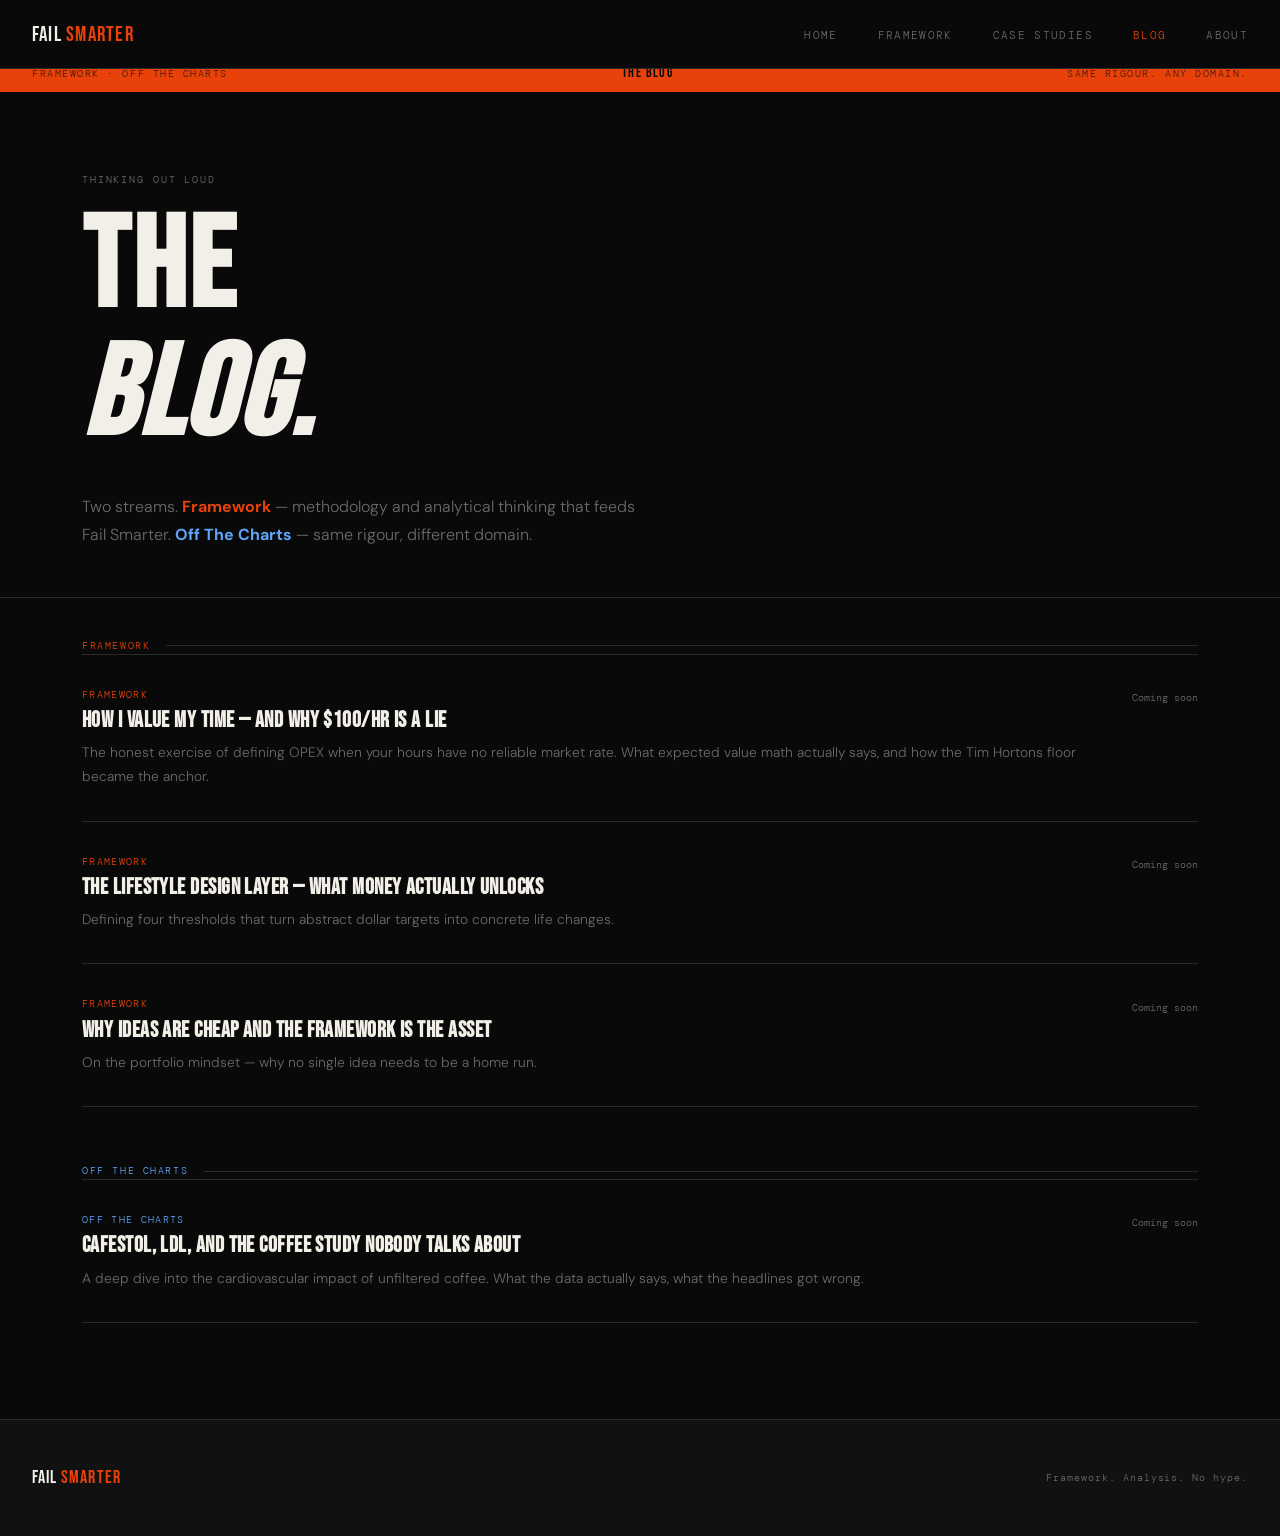
==== blog.html @ 99d84ce2 "Fix structure - files at root" ====
<!DOCTYPE html>
<html lang="en">
<head>
  <meta charset="UTF-8" /><meta name="viewport" content="width=device-width, initial-scale=1.0" />
  <title>Blog — Fail Smarter</title>
  <link rel="stylesheet" href="css/style.css" />
  <style>
    .stream-label { font-family:var(--font-mono); font-size:0.62rem; letter-spacing:0.16em; text-transform:uppercase; display:flex; align-items:center; gap:1rem; padding:2.5rem 0 0; }
    .stream-label::after { content:''; flex:1; height:1px; background:var(--border); }
    .stream-label.fw { color:var(--signal); }
    .stream-label.oc { color:#60a5fa; }
  </style>
</head>
<body>
<nav>
  <div class="nav-logo">Fail <em>Smarter</em></div>
  <ul class="nav-links">
    <li><a href="index.html">Home</a></li><li><a href="framework.html">Framework</a></li>
    <li><a href="cases.html">Case Studies</a></li>
    <li><a href="blog.html" class="active">Blog</a></li><li><a href="about.html">About</a></li>
  </ul>
</nav>
<div class="issue-bar">
  <span>Framework · Off The Charts</span><span class="issue-title">The Blog</span><span>Same rigour. Any domain.</span>
</div>
<section style="padding:5rem 0 3rem; border-bottom:1px solid var(--border);">
  <div class="container">
    <div class="label" style="margin-bottom:1rem;">Thinking out loud</div>
    <h1>The<br><em>Blog.</em></h1>
    <p style="max-width:52ch; margin-top:2rem; color:var(--muted);">Two streams. <strong style="color:var(--signal)">Framework</strong> — methodology and analytical thinking that feeds Fail Smarter. <strong style="color:#60a5fa">Off The Charts</strong> — same rigour, different domain.</p>
  </div>
</section>
<div class="container" style="padding-bottom:6rem;">
  <div class="stream-label fw">Framework</div>
  <div class="blog-list" style="margin-bottom:0;">
    <div class="blog-card">
      <div><div class="blog-tag tag-fw">Framework</div><h3>How I Value My Time — And Why $100/hr Is A Lie</h3><p>The honest exercise of defining OPEX when your hours have no reliable market rate. What expected value math actually says, and how the Tim Hortons floor became the anchor.</p></div>
      <div class="blog-date">Coming soon</div>
    </div>
    <div class="blog-card">
      <div><div class="blog-tag tag-fw">Framework</div><h3>The Lifestyle Design Layer — What Money Actually Unlocks</h3><p>Defining four thresholds that turn abstract dollar targets into concrete life changes.</p></div>
      <div class="blog-date">Coming soon</div>
    </div>
    <div class="blog-card">
      <div><div class="blog-tag tag-fw">Framework</div><h3>Why Ideas Are Cheap and the Framework Is the Asset</h3><p>On the portfolio mindset — why no single idea needs to be a home run.</p></div>
      <div class="blog-date">Coming soon</div>
    </div>
  </div>
  <div class="stream-label oc" style="margin-top:1rem;">Off The Charts</div>
  <div class="blog-list" style="margin-bottom:0;">
    <div class="blog-card">
      <div><div class="blog-tag tag-oc">Off The Charts</div><h3>Cafestol, LDL, and the Coffee Study Nobody Talks About</h3><p>A deep dive into the cardiovascular impact of unfiltered coffee. What the data actually says, what the headlines got wrong.</p></div>
      <div class="blog-date">Coming soon</div>
    </div>
  </div>
</div>
<footer><div class="footer-logo">Fail <em>Smarter</em></div><p>Framework. Analysis. No hype.</p></footer>
</body>
</html>
---- css/style.css ----
@import url('https://fonts.googleapis.com/css2?family=Bebas+Neue&family=DM+Sans:ital,opsz,wght@0,9..40,300;0,9..40,400;0,9..40,500;1,9..40,300&family=DM+Mono:ital,wght@0,300;0,400;0,500&display=swap');

/* ── Tokens ── */
:root {
  --black:   #090909;
  --surface: #111111;
  --mid:     #1c1c1c;
  --border:  #2a2a2a;
  --white:   #f2efe8;
  --muted:   #6b6b6b;
  --dim:     #3a3a3a;
  --signal:  #e8420a;   /* warm signal orange — one hot colour */
  --signal-dim: #7a2206;

  --font-display: 'Bebas Neue', sans-serif;
  --font-body:    'DM Sans', sans-serif;
  --font-mono:    'DM Mono', monospace;

  --max-w: 1180px;
}

*, *::before, *::after { box-sizing: border-box; margin: 0; padding: 0; }
html { font-size: 16px; scroll-behavior: smooth; }

body {
  background: var(--black);
  color: var(--white);
  font-family: var(--font-body);
  font-weight: 300;
  line-height: 1.6;
  -webkit-font-smoothing: antialiased;
}

img { display: block; max-width: 100%; }
a { color: inherit; text-decoration: none; }

/* ── Type ── */
h1, h2, h3 {
  font-family: var(--font-display);
  letter-spacing: 0.02em;
  line-height: 1;
}
h1 { font-size: clamp(3.5rem, 10vw, 9rem); }
h2 { font-size: clamp(2rem, 5vw, 4.5rem); }
h3 { font-size: clamp(1.3rem, 2.5vw, 2rem); }

p { font-size: 1rem; line-height: 1.75; color: #b8b4ac; }
p + p { margin-top: 1rem; }

.mono    { font-family: var(--font-mono); font-size: 0.75rem; letter-spacing: 0.08em; }
.signal  { color: var(--signal); }
.muted   { color: var(--muted); }
.label   { font-family: var(--font-mono); font-size: 0.65rem; letter-spacing: 0.18em; text-transform: uppercase; color: var(--muted); }

/* ── Layout ── */
.container { max-width: var(--max-w); margin: 0 auto; padding: 0 2rem; }

/* ── Nav ── */
nav {
  position: fixed; top: 0; left: 0; right: 0; z-index: 100;
  background: var(--black);
  border-bottom: 1px solid var(--border);
  padding: 1.1rem 2rem;
  display: flex; align-items: center; justify-content: space-between;
}

.nav-logo {
  font-family: var(--font-display);
  font-size: 1.3rem;
  letter-spacing: 0.06em;
  color: var(--white);
}
.nav-logo em { color: var(--signal); font-style: normal; }

.nav-links { display: flex; gap: 2.5rem; list-style: none; }
.nav-links a {
  font-family: var(--font-mono);
  font-size: 0.7rem;
  letter-spacing: 0.12em;
  text-transform: uppercase;
  color: var(--muted);
  transition: color 0.2s;
}
.nav-links a:hover { color: var(--white); }
.nav-links a.active { color: var(--signal); }

/* ── Issue bar ── */
.issue-bar {
  margin-top: 56px;
  background: var(--signal);
  padding: 0.45rem 2rem;
  display: flex; justify-content: space-between; align-items: center;
}
.issue-bar span {
  font-family: var(--font-mono);
  font-size: 0.6rem;
  letter-spacing: 0.16em;
  text-transform: uppercase;
  color: var(--black);
  opacity: 0.7;
}
.issue-bar .issue-title {
  font-family: var(--font-display);
  font-size: 0.85rem;
  letter-spacing: 0.1em;
  color: var(--black);
  opacity: 1;
}

/* ── Hero ── */
.hero {
  padding: 5rem 0 0;
  border-bottom: 1px solid var(--border);
  overflow: hidden;
  position: relative;
}

.hero::after {
  content: '';
  position: absolute;
  top: 0; right: 0;
  width: 35%;
  height: 100%;
  background: repeating-linear-gradient(
    90deg, transparent, transparent 39px,
    var(--border) 39px, var(--border) 40px
  );
  opacity: 0.25;
  pointer-events: none;
}

.hero-inner {
  display: grid;
  grid-template-columns: 1fr 300px;
  align-items: end;
  min-height: 440px;
}

.hero-left {
  padding-right: 3rem;
  padding-bottom: 3.5rem;
  border-right: 1px solid var(--border);
}

.hero-kicker {
  font-family: var(--font-mono);
  font-size: 0.65rem;
  letter-spacing: 0.2em;
  text-transform: uppercase;
  color: var(--signal);
  margin-bottom: 1.5rem;
  display: flex; align-items: center; gap: 0.75rem;
}
.hero-kicker::before { content:''; display:block; width:1.5rem; height:1px; background:var(--signal); }

.hero h1 { color: var(--white); margin-bottom: 2rem; }
.hero h1 em { color: var(--signal); font-style: normal; }
.hero-deck { font-size: 1.05rem; color: var(--muted); max-width: 52ch; line-height: 1.75; }

.hero-right {
  background: var(--surface);
  border-left: 1px solid var(--border);
  padding: 2.5rem;
  display: flex; flex-direction: column; justify-content: flex-end;
  min-height: 100%;
}

.hero-metric-label { font-family: var(--font-mono); font-size: 0.58rem; letter-spacing: 0.14em; text-transform: uppercase; color: var(--muted); margin-bottom: 0.3rem; }
.hero-metric { font-family: var(--font-display); font-size: 4rem; line-height: 1; color: var(--signal); }
.hero-metric-note { font-family: var(--font-mono); font-size: 0.6rem; color: var(--dim); letter-spacing: 0.05em; margin-top: 0.3rem; margin-bottom: 2.5rem; }

.hero-stats { display: flex; flex-direction: column; gap: 1.5rem; padding-top: 2rem; border-top: 1px solid var(--border); }
.hero-stat .num { font-family: var(--font-display); font-size: 2rem; color: var(--white); line-height: 1; }
.hero-stat .lbl { font-family: var(--font-mono); font-size: 0.55rem; letter-spacing: 0.12em; text-transform: uppercase; color: var(--muted); margin-top: 0.2rem; }

/* ── Section rule ── */
.section-rule {
  display: grid;
  grid-template-columns: auto 1fr auto;
  align-items: center;
  gap: 1rem;
  padding: 3.5rem 0 2.5rem;
}
.section-rule h2 { color: var(--white); font-size: clamp(1.5rem, 3vw, 2.5rem); }
.section-rule .rule-line { height: 1px; background: var(--border); }
.section-rule a { font-family: var(--font-mono); font-size: 0.65rem; letter-spacing: 0.12em; text-transform: uppercase; color: var(--signal); white-space: nowrap; }
.section-rule a:hover { text-decoration: underline; }

/* ── Verdict badges ── */
.verdict { display: inline-block; font-family: var(--font-mono); font-size: 0.6rem; font-weight: 500; letter-spacing: 0.14em; text-transform: uppercase; padding: 0.25rem 0.6rem; border: 1px solid; }
.verdict-build  { color: #4ade80; border-color: #4ade80; }
.verdict-test   { color: #facc15; border-color: #facc15; }
.verdict-park   { color: #94a3b8; border-color: #94a3b8; }
.verdict-kill   { color: var(--signal); border-color: var(--signal); }
.verdict-enrich { color: #60a5fa; border-color: #60a5fa; }

/* ── Case study grid (v2 structure, v1 dark aesthetic) ── */
.case-grid {
  display: grid;
  grid-template-columns: repeat(3, 1fr);
  background: var(--border);
  border: 1px solid var(--border);
  gap: 1px;
  margin-bottom: 5rem;
}

.case-card {
  background: var(--black);
  padding: 2rem;
  display: flex; flex-direction: column; gap: 0.85rem;
  cursor: pointer; transition: background 0.15s;
}
.case-card:hover { background: var(--surface); }
.case-card-top { display: flex; justify-content: space-between; align-items: flex-start; }
.case-num { font-family: var(--font-mono); font-size: 0.58rem; letter-spacing: 0.12em; color: var(--muted); }
.case-card h3 { font-size: 1.4rem; color: var(--white); line-height: 1.15; }
.case-card p { font-size: 0.85rem; color: var(--muted); line-height: 1.6; flex: 1; }
.case-card-footer { display: flex; justify-content: space-between; align-items: center; padding-top: 1rem; border-top: 1px solid var(--border); margin-top: auto; }
.ratio-label { font-family: var(--font-mono); font-size: 0.58rem; color: var(--muted); }
.ratio-val { font-family: var(--font-mono); font-size: 0.95rem; font-weight: 500; color: var(--white); }

/* ── Formula block ── */
.formula-block {
  background: var(--surface);
  border: 1px solid var(--border);
  border-left: 3px solid var(--signal);
  padding: 2.25rem 2.75rem;
  margin: 2rem 0;
  display: flex; justify-content: space-between; align-items: center; gap: 2rem; flex-wrap: wrap;
}
.formula-expr { font-family: var(--font-mono); font-size: clamp(1rem, 2.2vw, 1.35rem); color: var(--white); letter-spacing: 0.04em; }
.formula-expr .floor { color: var(--signal); font-weight: 500; }
.formula-note { font-family: var(--font-mono); font-size: 0.65rem; color: var(--muted); line-height: 1.8; text-align: right; }

/* ── Framework layers ── */
.fw-layers {
  display: grid;
  grid-template-columns: repeat(5, 1fr);
  background: var(--border);
  border: 1px solid var(--border);
  gap: 1px;
  margin: 2.5rem 0 1.5rem;
}
.fw-layer { background: var(--black); padding: 1.75rem 1.5rem; transition: background 0.15s; }
.fw-layer:hover { background: var(--surface); }
.fw-layer-num { font-family: var(--font-mono); font-size: 0.6rem; color: var(--signal); letter-spacing: 0.12em; margin-bottom: 0.7rem; }
.fw-layer h4 { font-family: var(--font-display); font-size: 1rem; font-weight: 400; letter-spacing: 0.04em; color: var(--white); margin-bottom: 0.55rem; }
.fw-layer p { font-size: 0.78rem; color: var(--muted); line-height: 1.55; }

/* ── Blog ── */
.blog-list { border-top: 1px solid var(--border); margin-bottom: 5rem; }
.blog-card {
  display: grid; grid-template-columns: 1fr auto; gap: 3rem; align-items: start;
  padding: 2rem 0; border-bottom: 1px solid var(--border);
  cursor: pointer; transition: all 0.15s;
}
.blog-card:hover { background: var(--surface); padding-left: 0.75rem; padding-right: 0.75rem; margin: 0 -0.75rem; }
.blog-tag { font-family: var(--font-mono); font-size: 0.6rem; letter-spacing: 0.14em; text-transform: uppercase; margin-bottom: 0.5rem; }
.tag-fw { color: var(--signal); }
.tag-oc { color: #60a5fa; }
.blog-card h3 { font-size: 1.4rem; color: var(--white); margin-bottom: 0.5rem; }
.blog-card p { font-size: 0.86rem; color: var(--muted); }
.blog-date { font-family: var(--font-mono); font-size: 0.6rem; color: var(--muted); white-space: nowrap; padding-top: 0.2rem; }

/* ── About strip ── */
.about-strip {
  display: grid; grid-template-columns: 1fr 1fr; gap: 5rem;
  padding: 5rem 0; border-top: 1px solid var(--border); border-bottom: 1px solid var(--border);
  align-items: start;
}
.about-strip h2 { color: var(--white); margin-bottom: 1.5rem; }
.about-strip p { margin-bottom: 1.25rem; }
.about-strip a.read-more { font-family: var(--font-mono); font-size: 0.65rem; letter-spacing: 0.12em; text-transform: uppercase; color: var(--signal); border-bottom: 1px solid var(--signal); padding-bottom: 0.1rem; }

.credentials { display: flex; flex-direction: column; }
.credential { display: grid; grid-template-columns: 5rem 1fr; gap: 1.5rem; padding: 1.25rem 0; border-bottom: 1px solid var(--border); }
.credential:first-child { border-top: 1px solid var(--border); }
.cred-year { font-family: var(--font-mono); font-size: 0.6rem; color: var(--signal); letter-spacing: 0.06em; padding-top: 0.2rem; }
.cred-text { font-size: 0.84rem; color: var(--muted); line-height: 1.55; }
.cred-text strong { color: var(--white); font-weight: 400; }

/* ── Footer ── */
footer { background: var(--surface); border-top: 1px solid var(--border); padding: 2.75rem 2rem; display: flex; justify-content: space-between; align-items: center; }
.footer-logo { font-family: var(--font-display); font-size: 1.1rem; letter-spacing: 0.06em; color: var(--white); }
.footer-logo em { color: var(--signal); font-style: normal; }
footer p { font-family: var(--font-mono); font-size: 0.6rem; letter-spacing: 0.1em; color: var(--muted); }

/* ── Animations ── */
@keyframes fadeUp { from { opacity:0; transform:translateY(20px); } to { opacity:1; transform:translateY(0); } }
.fade-up { opacity:0; animation: fadeUp 0.55s ease forwards; }
.fade-up:nth-child(1) { animation-delay:0.05s; }
.fade-up:nth-child(2) { animation-delay:0.15s; }
.fade-up:nth-child(3) { animation-delay:0.25s; }
.fade-up:nth-child(4) { animation-delay:0.35s; }

/* ── Responsive ── */
@media (max-width: 960px) {
  .hero-inner { grid-template-columns: 1fr; }
  .hero-right { min-height: auto; }
  .case-grid { grid-template-columns: 1fr 1fr; }
  .fw-layers { grid-template-columns: 1fr 1fr; }
  .about-strip { grid-template-columns: 1fr; gap: 3rem; }
}
@media (max-width: 640px) {
  .case-grid { grid-template-columns: 1fr; }
  .fw-layers { grid-template-columns: 1fr; }
  .blog-card { grid-template-columns: 1fr; }
  .nav-links { display: none; }
  .section-rule { grid-template-columns: 1fr auto; }
  .section-rule .rule-line { display: none; }
  .formula-block { flex-direction: column; align-items: flex-start; }
  .formula-note { text-align: left; }
}
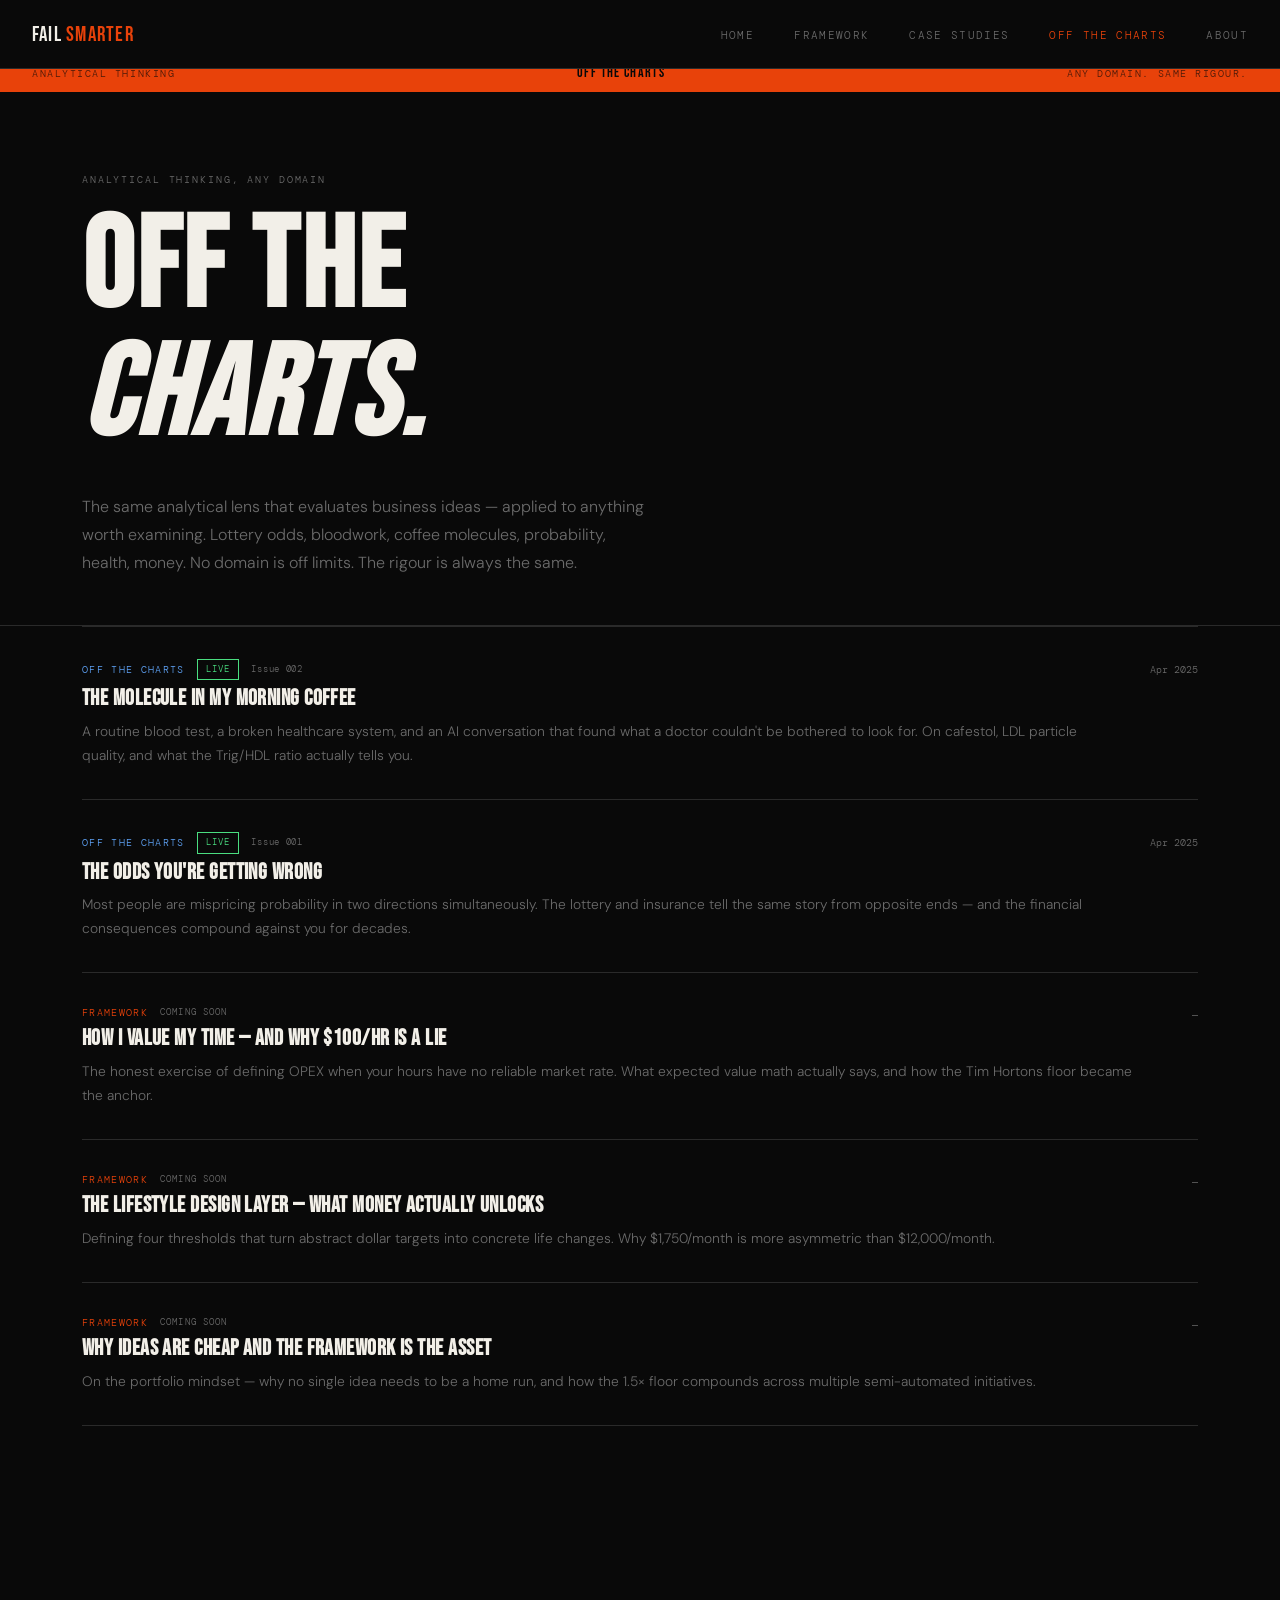
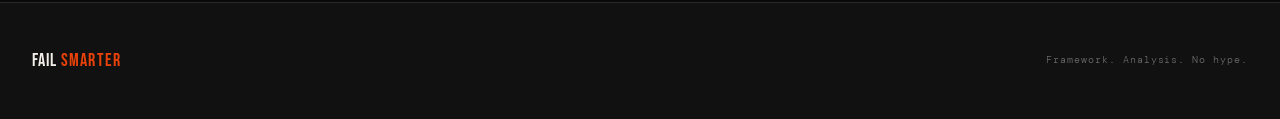
==== commit 7f2c6fa6: "Rename Blog to Off The Charts, add live post links" ====
--- a/blog.html
+++ b/blog.html
@@ -2,58 +2,124 @@
 <html lang="en">
 <head>
   <meta charset="UTF-8" /><meta name="viewport" content="width=device-width, initial-scale=1.0" />
-  <title>Blog — Fail Smarter</title>
+  <title>Off The Charts — Fail Smarter</title>
+  <meta name="description" content="Analytical thinking applied anywhere. Lottery odds, bloodwork, business ideas — same rigour, any domain." />
   <link rel="stylesheet" href="css/style.css" />
   <style>
-    .stream-label { font-family:var(--font-mono); font-size:0.62rem; letter-spacing:0.16em; text-transform:uppercase; display:flex; align-items:center; gap:1rem; padding:2.5rem 0 0; }
-    .stream-label::after { content:''; flex:1; height:1px; background:var(--border); }
-    .stream-label.fw { color:var(--signal); }
-    .stream-label.oc { color:#60a5fa; }
+    .blog-card-live { cursor: pointer; }
+    .blog-card-live h3 { transition: color 0.15s; }
+    .blog-card-live:hover h3 { color: var(--signal); }
+    .live-tag {
+      font-family: var(--font-mono);
+      font-size: 0.58rem;
+      letter-spacing: 0.12em;
+      text-transform: uppercase;
+      color: #4ade80;
+      border: 1px solid #4ade80;
+      padding: 0.15rem 0.5rem;
+    }
+    .coming-tag {
+      font-family: var(--font-mono);
+      font-size: 0.58rem;
+      letter-spacing: 0.12em;
+      text-transform: uppercase;
+      color: var(--muted);
+    }
   </style>
 </head>
 <body>
 <nav>
   <div class="nav-logo">Fail <em>Smarter</em></div>
   <ul class="nav-links">
-    <li><a href="index.html">Home</a></li><li><a href="framework.html">Framework</a></li>
+    <li><a href="index.html">Home</a></li>
+    <li><a href="framework.html">Framework</a></li>
     <li><a href="cases.html">Case Studies</a></li>
-    <li><a href="blog.html" class="active">Blog</a></li><li><a href="about.html">About</a></li>
+    <li><a href="blog.html" class="active">Off The Charts</a></li>
+    <li><a href="about.html">About</a></li>
   </ul>
 </nav>
 <div class="issue-bar">
-  <span>Framework · Off The Charts</span><span class="issue-title">The Blog</span><span>Same rigour. Any domain.</span>
+  <span>Analytical thinking</span>
+  <span class="issue-title">Off The Charts</span>
+  <span>Any domain. Same rigour.</span>
 </div>
+
 <section style="padding:5rem 0 3rem; border-bottom:1px solid var(--border);">
   <div class="container">
-    <div class="label" style="margin-bottom:1rem;">Thinking out loud</div>
-    <h1>The<br><em>Blog.</em></h1>
-    <p style="max-width:52ch; margin-top:2rem; color:var(--muted);">Two streams. <strong style="color:var(--signal)">Framework</strong> — methodology and analytical thinking that feeds Fail Smarter. <strong style="color:#60a5fa">Off The Charts</strong> — same rigour, different domain.</p>
+    <div class="label" style="margin-bottom:1rem;">Analytical thinking, any domain</div>
+    <h1>Off The<br><em>Charts.</em></h1>
+    <p style="max-width:52ch; margin-top:2rem; color:var(--muted);">The same analytical lens that evaluates business ideas — applied to anything worth examining. Lottery odds, bloodwork, coffee molecules, probability, health, money. No domain is off limits. The rigour is always the same.</p>
   </div>
 </section>
+
 <div class="container" style="padding-bottom:6rem;">
-  <div class="stream-label fw">Framework</div>
-  <div class="blog-list" style="margin-bottom:0;">
+  <div class="blog-list" style="margin-top:0;">
+
+    <div class="blog-card blog-card-live" onclick="location.href='blog/the-molecule-in-my-morning-coffee.html'">
+      <div>
+        <div style="display:flex; align-items:center; gap:0.75rem; margin-bottom:0.5rem;">
+          <span class="blog-tag tag-oc" style="margin:0;">Off The Charts</span>
+          <span class="live-tag">Live</span>
+          <span class="mono muted" style="font-size:0.58rem;">Issue 002</span>
+        </div>
+        <h3>The Molecule in My Morning Coffee</h3>
+        <p>A routine blood test, a broken healthcare system, and an AI conversation that found what a doctor couldn't be bothered to look for. On cafestol, LDL particle quality, and what the Trig/HDL ratio actually tells you.</p>
+      </div>
+      <div class="blog-date">Apr 2025</div>
+    </div>
+
+    <div class="blog-card blog-card-live" onclick="location.href='blog/the-odds-youre-getting-wrong.html'">
+      <div>
+        <div style="display:flex; align-items:center; gap:0.75rem; margin-bottom:0.5rem;">
+          <span class="blog-tag tag-oc" style="margin:0;">Off The Charts</span>
+          <span class="live-tag">Live</span>
+          <span class="mono muted" style="font-size:0.58rem;">Issue 001</span>
+        </div>
+        <h3>The Odds You're Getting Wrong</h3>
+        <p>Most people are mispricing probability in two directions simultaneously. The lottery and insurance tell the same story from opposite ends — and the financial consequences compound against you for decades.</p>
+      </div>
+      <div class="blog-date">Apr 2025</div>
+    </div>
+
     <div class="blog-card">
-      <div><div class="blog-tag tag-fw">Framework</div><h3>How I Value My Time — And Why $100/hr Is A Lie</h3><p>The honest exercise of defining OPEX when your hours have no reliable market rate. What expected value math actually says, and how the Tim Hortons floor became the anchor.</p></div>
-      <div class="blog-date">Coming soon</div>
+      <div>
+        <div style="display:flex; align-items:center; gap:0.75rem; margin-bottom:0.5rem;">
+          <span class="blog-tag tag-fw" style="margin:0;">Framework</span>
+          <span class="coming-tag">Coming soon</span>
+        </div>
+        <h3>How I Value My Time — And Why $100/hr Is A Lie</h3>
+        <p>The honest exercise of defining OPEX when your hours have no reliable market rate. What expected value math actually says, and how the Tim Hortons floor became the anchor.</p>
+      </div>
+      <div class="blog-date">—</div>
     </div>
+
     <div class="blog-card">
-      <div><div class="blog-tag tag-fw">Framework</div><h3>The Lifestyle Design Layer — What Money Actually Unlocks</h3><p>Defining four thresholds that turn abstract dollar targets into concrete life changes.</p></div>
-      <div class="blog-date">Coming soon</div>
+      <div>
+        <div style="display:flex; align-items:center; gap:0.75rem; margin-bottom:0.5rem;">
+          <span class="blog-tag tag-fw" style="margin:0;">Framework</span>
+          <span class="coming-tag">Coming soon</span>
+        </div>
+        <h3>The Lifestyle Design Layer — What Money Actually Unlocks</h3>
+        <p>Defining four thresholds that turn abstract dollar targets into concrete life changes. Why $1,750/month is more asymmetric than $12,000/month.</p>
+      </div>
+      <div class="blog-date">—</div>
     </div>
+
     <div class="blog-card">
-      <div><div class="blog-tag tag-fw">Framework</div><h3>Why Ideas Are Cheap and the Framework Is the Asset</h3><p>On the portfolio mindset — why no single idea needs to be a home run.</p></div>
-      <div class="blog-date">Coming soon</div>
+      <div>
+        <div style="display:flex; align-items:center; gap:0.75rem; margin-bottom:0.5rem;">
+          <span class="blog-tag tag-fw" style="margin:0;">Framework</span>
+          <span class="coming-tag">Coming soon</span>
+        </div>
+        <h3>Why Ideas Are Cheap and the Framework Is the Asset</h3>
+        <p>On the portfolio mindset — why no single idea needs to be a home run, and how the 1.5× floor compounds across multiple semi-automated initiatives.</p>
+      </div>
+      <div class="blog-date">—</div>
     </div>
-  </div>
-  <div class="stream-label oc" style="margin-top:1rem;">Off The Charts</div>
-  <div class="blog-list" style="margin-bottom:0;">
-    <div class="blog-card">
-      <div><div class="blog-tag tag-oc">Off The Charts</div><h3>Cafestol, LDL, and the Coffee Study Nobody Talks About</h3><p>A deep dive into the cardiovascular impact of unfiltered coffee. What the data actually says, what the headlines got wrong.</p></div>
-      <div class="blog-date">Coming soon</div>
-    </div>
+
   </div>
 </div>
+
 <footer><div class="footer-logo">Fail <em>Smarter</em></div><p>Framework. Analysis. No hype.</p></footer>
 </body>
 </html>
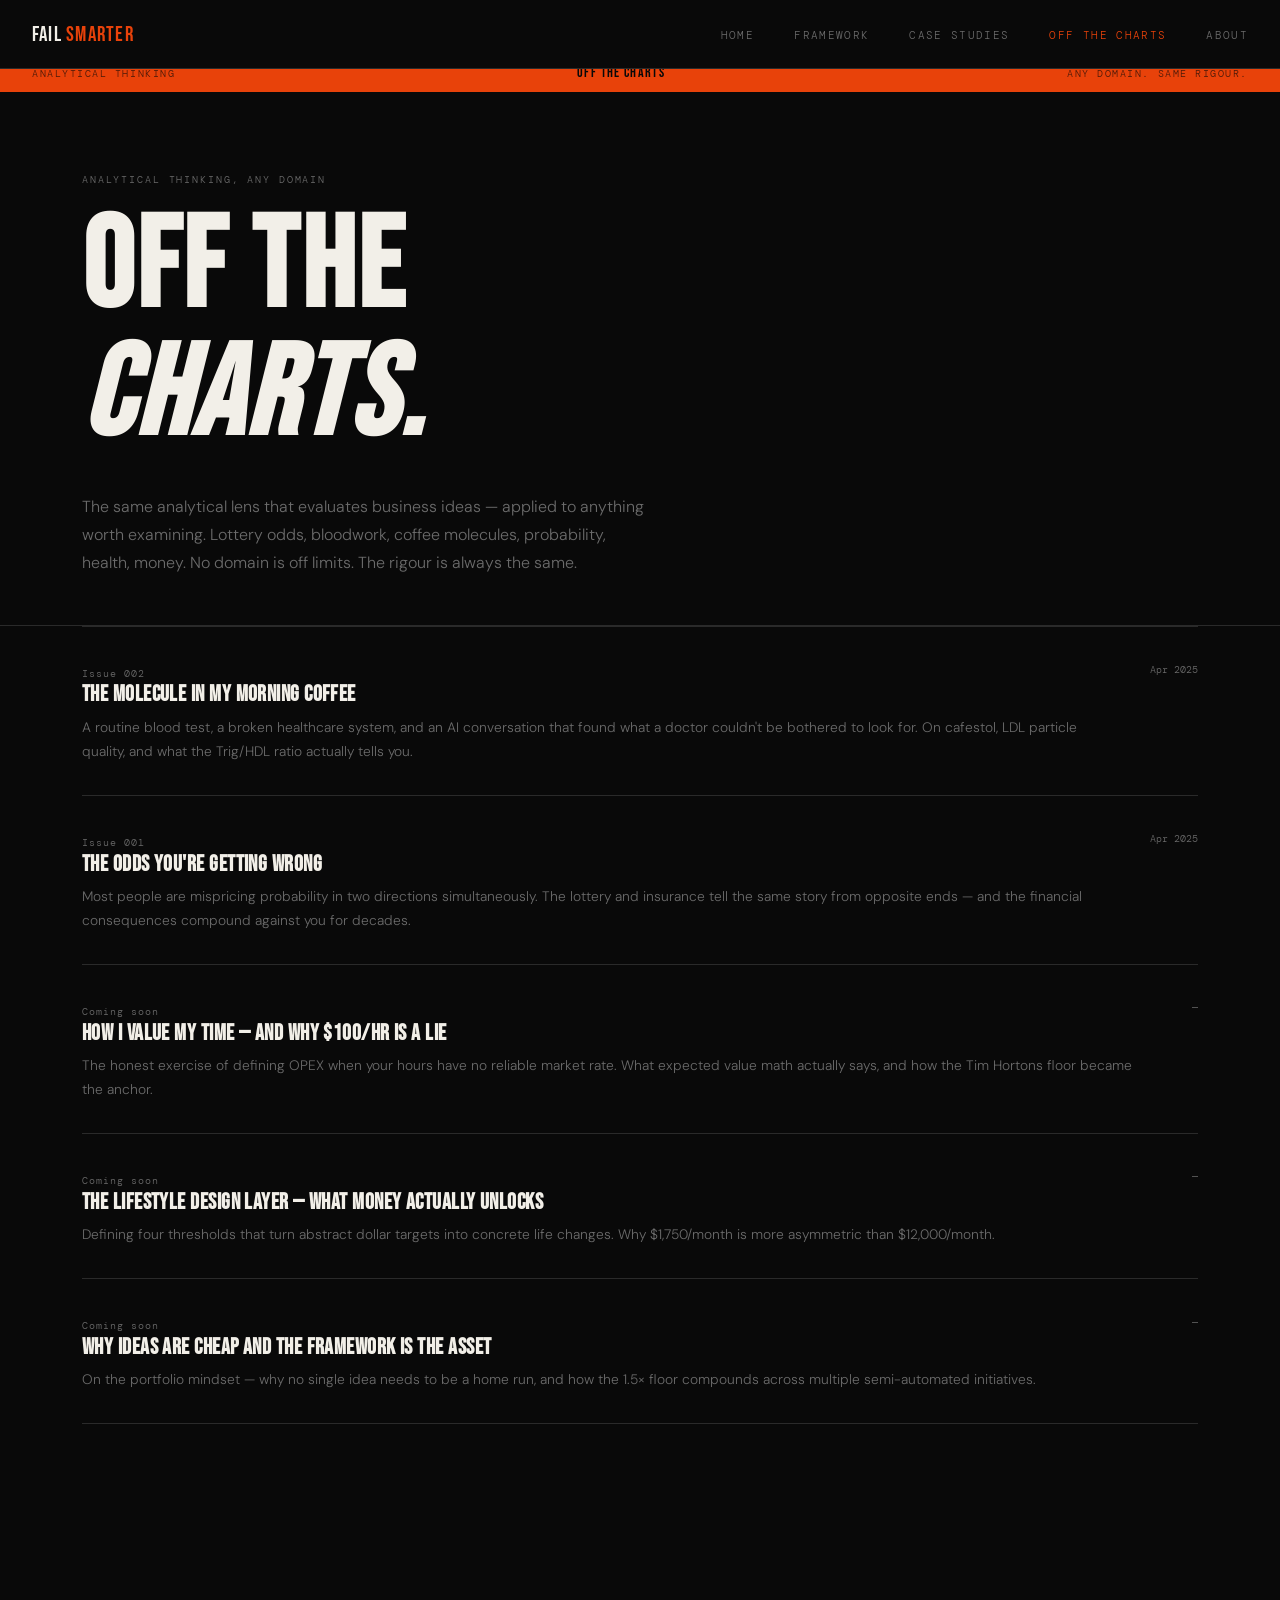
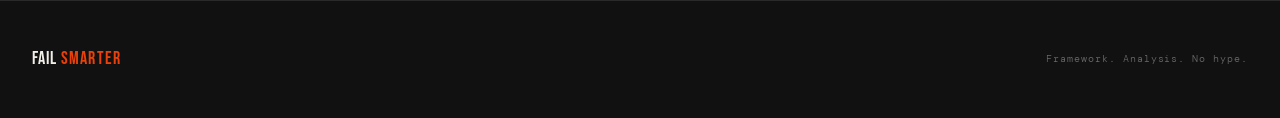
==== commit bdb8ebcd: "Remove tag labels from blog, update threshold table" ====
--- a/blog.html
+++ b/blog.html
@@ -57,11 +57,7 @@
 
     <div class="blog-card blog-card-live" onclick="location.href='blog/the-molecule-in-my-morning-coffee.html'">
       <div>
-        <div style="display:flex; align-items:center; gap:0.75rem; margin-bottom:0.5rem;">
-          <span class="blog-tag tag-oc" style="margin:0;">Off The Charts</span>
-          <span class="live-tag">Live</span>
-          <span class="mono muted" style="font-size:0.58rem;">Issue 002</span>
-        </div>
+<span class="mono muted" style="font-size:0.62rem; letter-spacing:0.1em;">Issue 002</span>
         <h3>The Molecule in My Morning Coffee</h3>
         <p>A routine blood test, a broken healthcare system, and an AI conversation that found what a doctor couldn't be bothered to look for. On cafestol, LDL particle quality, and what the Trig/HDL ratio actually tells you.</p>
       </div>
@@ -70,11 +66,7 @@
 
     <div class="blog-card blog-card-live" onclick="location.href='blog/the-odds-youre-getting-wrong.html'">
       <div>
-        <div style="display:flex; align-items:center; gap:0.75rem; margin-bottom:0.5rem;">
-          <span class="blog-tag tag-oc" style="margin:0;">Off The Charts</span>
-          <span class="live-tag">Live</span>
-          <span class="mono muted" style="font-size:0.58rem;">Issue 001</span>
-        </div>
+<span class="mono muted" style="font-size:0.62rem; letter-spacing:0.1em;">Issue 001</span>
         <h3>The Odds You're Getting Wrong</h3>
         <p>Most people are mispricing probability in two directions simultaneously. The lottery and insurance tell the same story from opposite ends — and the financial consequences compound against you for decades.</p>
       </div>
@@ -83,10 +75,7 @@
 
     <div class="blog-card">
       <div>
-        <div style="display:flex; align-items:center; gap:0.75rem; margin-bottom:0.5rem;">
-          <span class="blog-tag tag-fw" style="margin:0;">Framework</span>
-          <span class="coming-tag">Coming soon</span>
-        </div>
+<span class="mono muted" style="font-size:0.62rem; letter-spacing:0.1em;">Coming soon</span>
         <h3>How I Value My Time — And Why $100/hr Is A Lie</h3>
         <p>The honest exercise of defining OPEX when your hours have no reliable market rate. What expected value math actually says, and how the Tim Hortons floor became the anchor.</p>
       </div>
@@ -95,10 +84,7 @@
 
     <div class="blog-card">
       <div>
-        <div style="display:flex; align-items:center; gap:0.75rem; margin-bottom:0.5rem;">
-          <span class="blog-tag tag-fw" style="margin:0;">Framework</span>
-          <span class="coming-tag">Coming soon</span>
-        </div>
+<span class="mono muted" style="font-size:0.62rem; letter-spacing:0.1em;">Coming soon</span>
         <h3>The Lifestyle Design Layer — What Money Actually Unlocks</h3>
         <p>Defining four thresholds that turn abstract dollar targets into concrete life changes. Why $1,750/month is more asymmetric than $12,000/month.</p>
       </div>
@@ -107,10 +93,7 @@
 
     <div class="blog-card">
       <div>
-        <div style="display:flex; align-items:center; gap:0.75rem; margin-bottom:0.5rem;">
-          <span class="blog-tag tag-fw" style="margin:0;">Framework</span>
-          <span class="coming-tag">Coming soon</span>
-        </div>
+<span class="mono muted" style="font-size:0.62rem; letter-spacing:0.1em;">Coming soon</span>
         <h3>Why Ideas Are Cheap and the Framework Is the Asset</h3>
         <p>On the portfolio mindset — why no single idea needs to be a home run, and how the 1.5× floor compounds across multiple semi-automated initiatives.</p>
       </div>
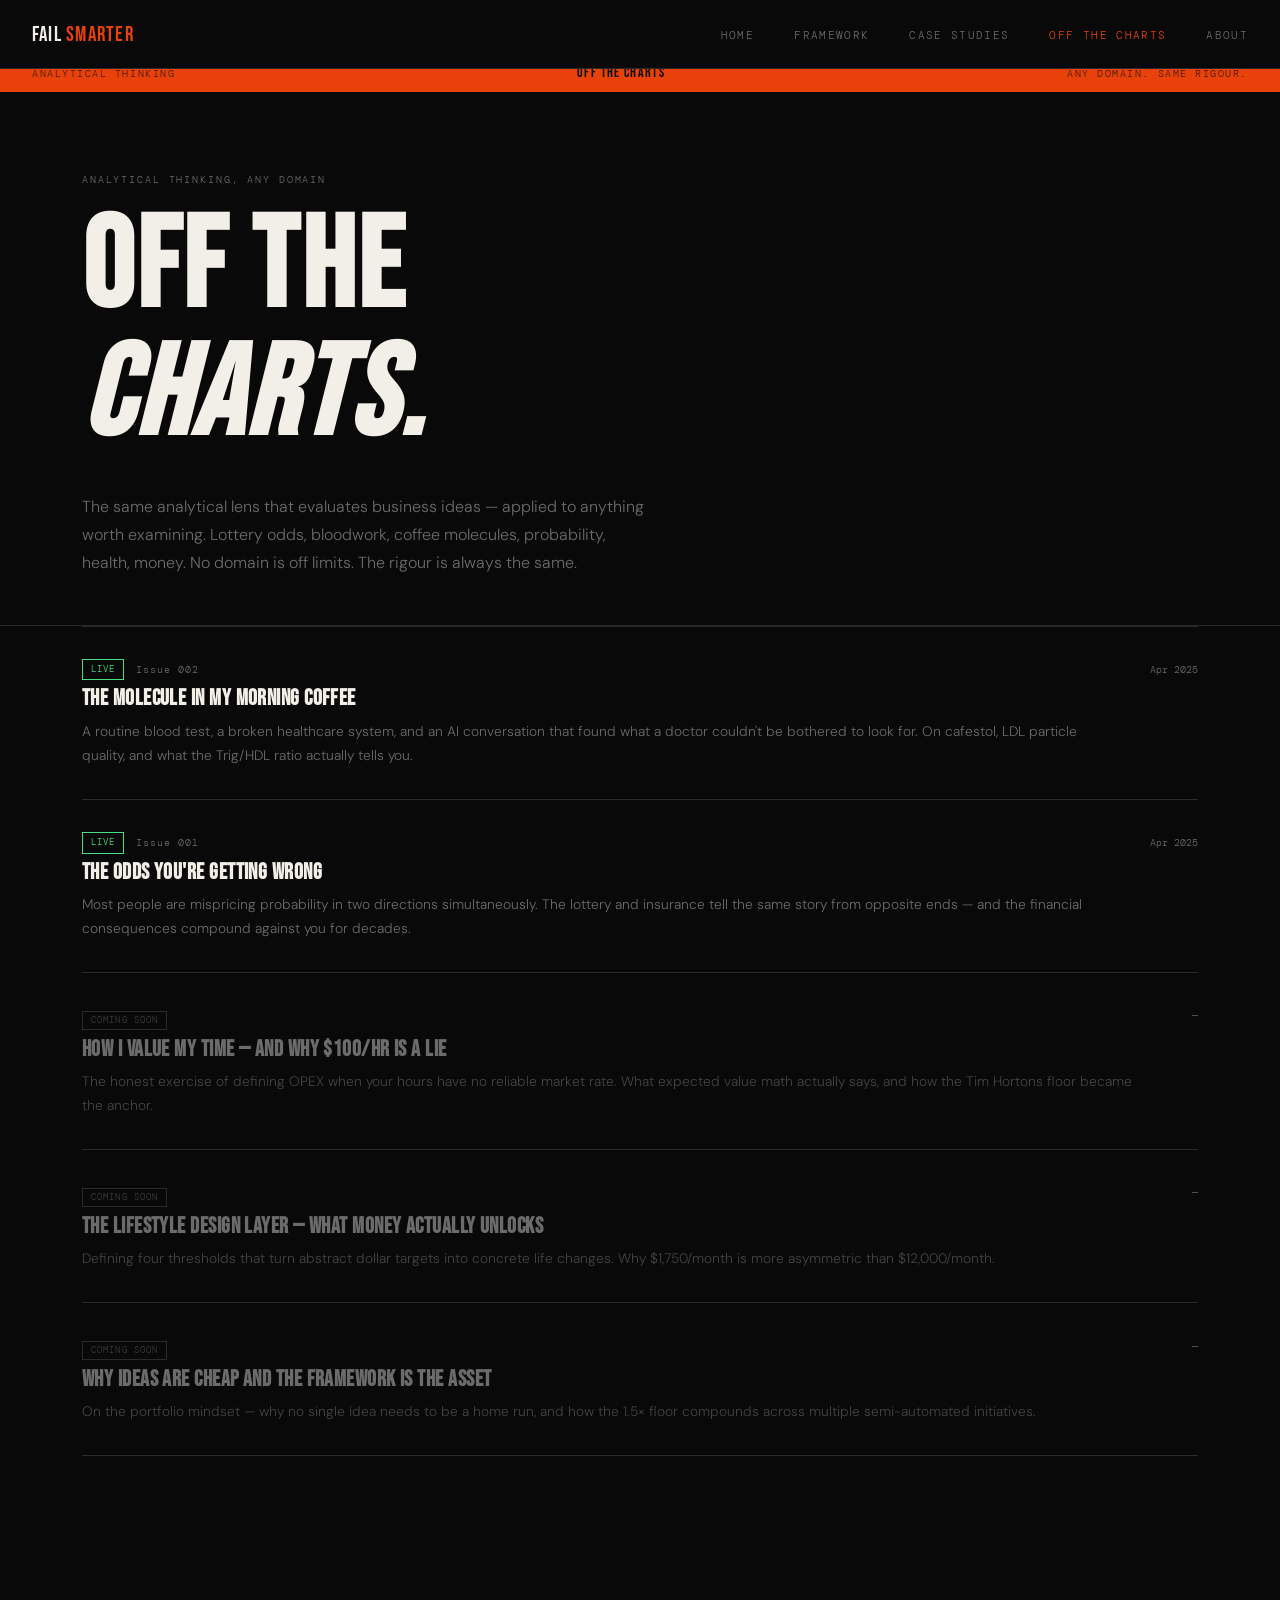
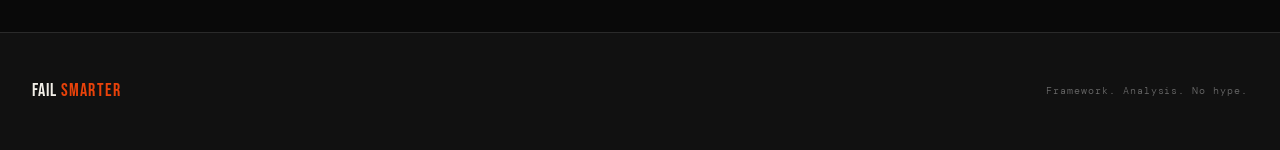
==== commit a2c4a037: "LIVE posts" ====
--- a/blog.html
+++ b/blog.html
@@ -23,8 +23,12 @@
       font-size: 0.58rem;
       letter-spacing: 0.12em;
       text-transform: uppercase;
-      color: var(--muted);
+      color: var(--dim);
+      border: 1px solid var(--border);
+      padding: 0.15rem 0.5rem;
     }
+    .blog-card:not(.blog-card-live) h3 { color: var(--muted); }
+    .blog-card:not(.blog-card-live) p { opacity: 0.6; }
   </style>
 </head>
 <body>
@@ -57,7 +61,10 @@
 
     <div class="blog-card blog-card-live" onclick="location.href='blog/the-molecule-in-my-morning-coffee.html'">
       <div>
-<span class="mono muted" style="font-size:0.62rem; letter-spacing:0.1em;">Issue 002</span>
+        <div style="display:flex; align-items:center; gap:0.75rem; margin-bottom:0.5rem;">
+          <span class="live-tag">Live</span>
+          <span class="mono muted" style="font-size:0.62rem; letter-spacing:0.1em;">Issue 002</span>
+        </div>
         <h3>The Molecule in My Morning Coffee</h3>
         <p>A routine blood test, a broken healthcare system, and an AI conversation that found what a doctor couldn't be bothered to look for. On cafestol, LDL particle quality, and what the Trig/HDL ratio actually tells you.</p>
       </div>
@@ -66,7 +73,10 @@
 
     <div class="blog-card blog-card-live" onclick="location.href='blog/the-odds-youre-getting-wrong.html'">
       <div>
-<span class="mono muted" style="font-size:0.62rem; letter-spacing:0.1em;">Issue 001</span>
+        <div style="display:flex; align-items:center; gap:0.75rem; margin-bottom:0.5rem;">
+          <span class="live-tag">Live</span>
+          <span class="mono muted" style="font-size:0.62rem; letter-spacing:0.1em;">Issue 001</span>
+        </div>
         <h3>The Odds You're Getting Wrong</h3>
         <p>Most people are mispricing probability in two directions simultaneously. The lottery and insurance tell the same story from opposite ends — and the financial consequences compound against you for decades.</p>
       </div>
@@ -75,7 +85,7 @@
 
     <div class="blog-card">
       <div>
-<span class="mono muted" style="font-size:0.62rem; letter-spacing:0.1em;">Coming soon</span>
+        <div style="margin-bottom:0.5rem;"><span class="coming-tag">Coming soon</span></div>
         <h3>How I Value My Time — And Why $100/hr Is A Lie</h3>
         <p>The honest exercise of defining OPEX when your hours have no reliable market rate. What expected value math actually says, and how the Tim Hortons floor became the anchor.</p>
       </div>
@@ -84,7 +94,7 @@
 
     <div class="blog-card">
       <div>
-<span class="mono muted" style="font-size:0.62rem; letter-spacing:0.1em;">Coming soon</span>
+        <div style="margin-bottom:0.5rem;"><span class="coming-tag">Coming soon</span></div>
         <h3>The Lifestyle Design Layer — What Money Actually Unlocks</h3>
         <p>Defining four thresholds that turn abstract dollar targets into concrete life changes. Why $1,750/month is more asymmetric than $12,000/month.</p>
       </div>
@@ -93,7 +103,7 @@
 
     <div class="blog-card">
       <div>
-<span class="mono muted" style="font-size:0.62rem; letter-spacing:0.1em;">Coming soon</span>
+        <div style="margin-bottom:0.5rem;"><span class="coming-tag">Coming soon</span></div>
         <h3>Why Ideas Are Cheap and the Framework Is the Asset</h3>
         <p>On the portfolio mindset — why no single idea needs to be a home run, and how the 1.5× floor compounds across multiple semi-automated initiatives.</p>
       </div>
